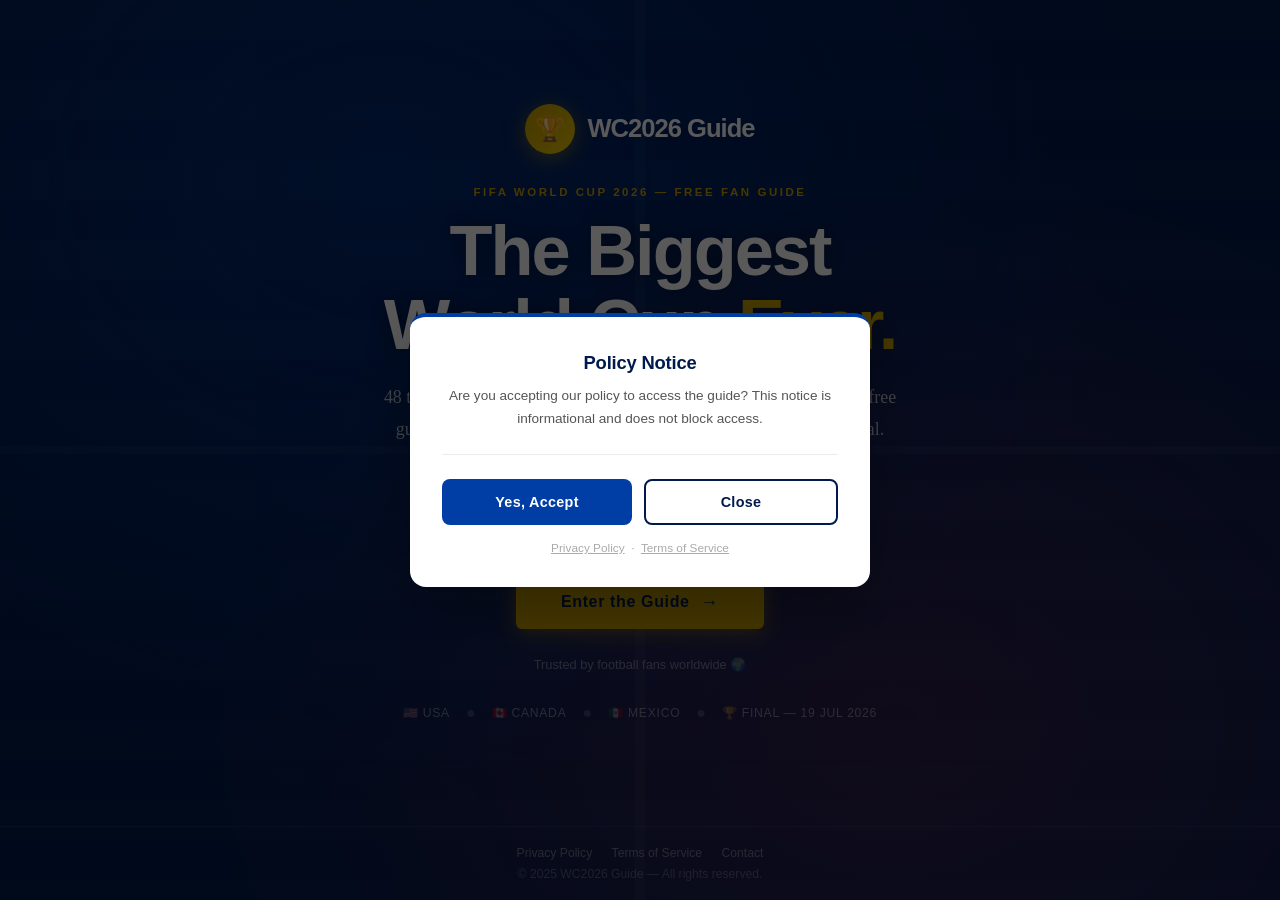
==== lander.html @ 0da77820 "Create lander.html" ====
<!DOCTYPE html>
<html lang="en">
<head>
<meta charset="UTF-8"/>
<meta name="viewport" content="width=device-width, initial-scale=1.0"/>
<meta name="description" content="WC2026 Guide — your free FIFA World Cup 2026 fan guide covering all 48 teams, stadiums and the full match schedule."/>
<title>Welcome — WC2026 Guide</title>
<style>
*,*::before,*::after{box-sizing:border-box;margin:0;padding:0;}
html,body{height:100%;}
body{
  min-height:100vh;display:flex;flex-direction:column;
  background:#001a4d;color:#fff;
  font-family:'Georgia','Times New Roman',serif;
  position:relative;overflow-x:hidden;
}
body::before{
  content:'';position:fixed;inset:0;
  background-image:
    radial-gradient(circle at 50% 50%,transparent 18%,rgba(255,255,255,0.03) 18.5%,transparent 19%),
    linear-gradient(to bottom,transparent 49.6%,rgba(255,255,255,0.04) 49.6%,rgba(255,255,255,0.04) 50.4%,transparent 50.4%),
    linear-gradient(to right,transparent 49.6%,rgba(255,255,255,0.04) 49.6%,rgba(255,255,255,0.04) 50.4%,transparent 50.4%);
  pointer-events:none;z-index:0;
}
body::after{
  content:'';position:fixed;inset:0;
  background:
    radial-gradient(ellipse at 30% 20%,rgba(0,61,165,0.4) 0%,transparent 60%),
    radial-gradient(ellipse at 70% 80%,rgba(230,57,70,0.2) 0%,transparent 55%),
    repeating-linear-gradient(180deg,rgba(255,255,255,0.012) 0px,rgba(255,255,255,0.012) 40px,transparent 40px,transparent 80px);
  pointer-events:none;z-index:0;
}
main{flex:1;display:flex;flex-direction:column;align-items:center;justify-content:center;text-align:center;padding:2rem;position:relative;z-index:1;}

/* LOGO */
.logo-wrap{display:flex;align-items:center;justify-content:center;gap:12px;margin-bottom:2rem;}
.logo-icon{background:linear-gradient(135deg,#C8A000,#f0c800);width:50px;height:50px;border-radius:50%;display:flex;align-items:center;justify-content:center;font-size:1.5rem;box-shadow:0 4px 20px rgba(200,160,0,0.5);}
.logo-text{font-family:'Arial Black',Impact,sans-serif;font-size:1.6rem;font-weight:900;letter-spacing:-1px;color:#fff;}

/* EYEBROW */
.eyebrow{font-family:Arial,sans-serif;font-size:0.72rem;font-weight:700;letter-spacing:0.22em;text-transform:uppercase;color:#C8A000;margin-bottom:1rem;}

/* HEADLINE */
h1{font-family:'Arial Black',Impact,sans-serif;font-size:clamp(2.4rem,6vw,4.4rem);font-weight:900;line-height:1.05;letter-spacing:-2px;color:#fff;margin-bottom:1.2rem;text-shadow:0 2px 24px rgba(0,0,0,0.5);}
h1 em{color:#C8A000;font-style:normal;}

/* TAGLINE */
.tagline{font-size:clamp(0.95rem,2vw,1.12rem);color:rgba(255,255,255,0.72);max-width:520px;line-height:1.8;margin-bottom:2.5rem;}

/* STATS ROW */
.stats-row{display:flex;gap:2.5rem;justify-content:center;flex-wrap:wrap;margin-bottom:2.8rem;}
.stat{text-align:center;}
.stat-num{font-family:'Arial Black',sans-serif;font-size:1.9rem;font-weight:900;color:#C8A000;line-height:1;}
.stat-lab{font-family:Arial,sans-serif;font-size:0.7rem;color:rgba(255,255,255,0.45);text-transform:uppercase;letter-spacing:0.08em;margin-top:0.2rem;}

/* CTA */
.cta-btn{display:inline-flex;align-items:center;gap:0.7rem;background:#C8A000;color:#001a4d;font-family:Arial,sans-serif;font-weight:700;font-size:1rem;letter-spacing:0.04em;padding:1rem 2.8rem;border-radius:6px;text-decoration:none;transition:background 0.2s,transform 0.15s,box-shadow 0.2s;box-shadow:0 4px 20px rgba(200,160,0,0.45);margin-bottom:1.8rem;}
.cta-btn:hover{background:#a88800;transform:translateY(-2px);box-shadow:0 8px 28px rgba(200,160,0,0.55);}
.arrow{font-size:1.1rem;transition:transform 0.2s;}
.cta-btn:hover .arrow{transform:translateX(4px);}

/* TRUST */
.trust{font-family:Arial,sans-serif;font-size:0.8rem;color:rgba(255,255,255,0.4);}

/* DOTS */
.dots{display:flex;align-items:center;gap:1rem;margin:2rem 0 0;justify-content:center;flex-wrap:wrap;}
.dot-item{font-family:Arial,sans-serif;font-size:0.76rem;color:rgba(255,255,255,0.42);letter-spacing:0.06em;text-transform:uppercase;}
.sep{color:rgba(255,255,255,0.18);}

/* FOOTER */
footer{position:relative;z-index:1;text-align:center;padding:1.2rem 2rem;font-family:Arial,sans-serif;font-size:0.76rem;color:rgba(255,255,255,0.28);border-top:1px solid rgba(255,255,255,0.07);}
footer a{color:rgba(255,255,255,0.38);text-decoration:none;margin:0 0.5rem;}
footer a:hover{color:#C8A000;}
.footer-links{margin-bottom:0.4rem;}
</style>
</head>
<body>

<main>
  <div class="logo-wrap">
    <div class="logo-icon">🏆</div>
    <span class="logo-text">WC2026 Guide</span>
  </div>
  <p class="eyebrow">FIFA World Cup 2026 — Free Fan Guide</p>
  <h1>The Biggest<br>World Cup <em>Ever.</em></h1>
  <p class="tagline">48 teams. 3 host nations. 16 stadiums. 104 matches. Your complete free guide to FIFA World Cup 2026 — from the group stage to the Final.</p>
  <div class="stats-row">
    <div class="stat"><div class="stat-num">48</div><div class="stat-lab">Teams</div></div>
    <div class="stat"><div class="stat-num">104</div><div class="stat-lab">Matches</div></div>
    <div class="stat"><div class="stat-num">16</div><div class="stat-lab">Stadiums</div></div>
    <div class="stat"><div class="stat-num">3</div><div class="stat-lab">Host Nations</div></div>
  </div>
  <a href="index.html" class="cta-btn">Enter the Guide <span class="arrow">→</span></a>
  <p class="trust">Trusted by football fans worldwide 🌍</p>
  <div class="dots">
    <span class="dot-item">🇺🇸 USA</span>
    <span class="sep">●</span>
    <span class="dot-item">🇨🇦 Canada</span>
    <span class="sep">●</span>
    <span class="dot-item">🇲🇽 Mexico</span>
    <span class="sep">●</span>
    <span class="dot-item">🏆 Final — 19 Jul 2026</span>
  </div>
</main>

<footer>
  <div class="footer-links">
    <a href="privacy.html">Privacy Policy</a>
    <a href="terms.html">Terms of Service</a>
    <a href="contact.html">Contact</a>
  </div>
  © 2025 WC2026 Guide — All rights reserved.
</footer>

<script src="assets/popup.js"></script>
<script>window.PopupLander();</script>
</body>
</html>
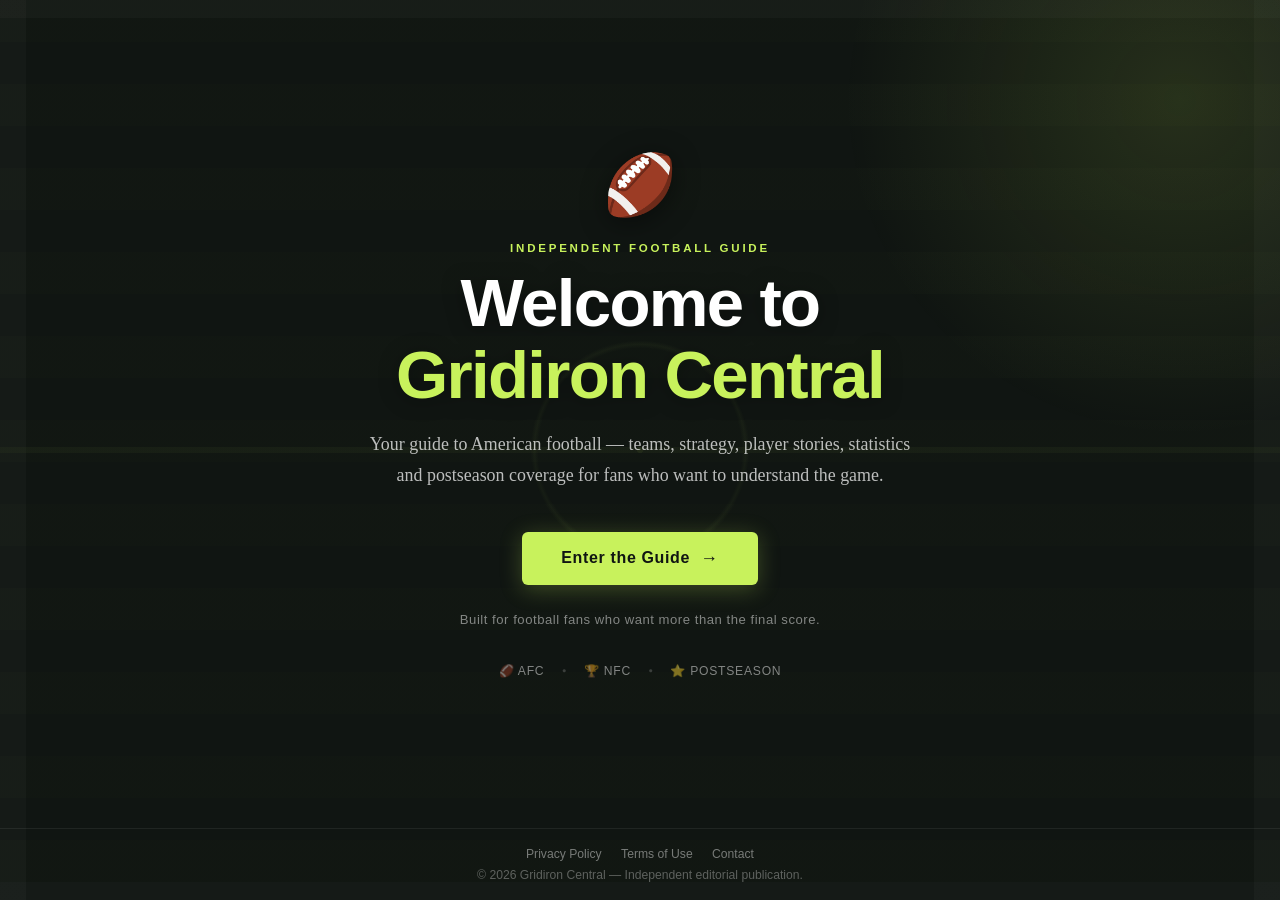
==== commit 1459f4fa: "Create lander.html" ====
--- a/lander.html
+++ b/lander.html
@@ -1,118 +1,94 @@
 <!DOCTYPE html>
 <html lang="en">
 <head>
-<meta charset="UTF-8"/>
-<meta name="viewport" content="width=device-width, initial-scale=1.0"/>
-<meta name="description" content="WC2026 Guide — your free FIFA World Cup 2026 fan guide covering all 48 teams, stadiums and the full match schedule."/>
-<title>Welcome — WC2026 Guide</title>
+<meta charset="UTF-8">
+<meta name="viewport" content="width=device-width, initial-scale=1.0">
+<meta name="description" content="Gridiron Central — an independent football guide covering teams, strategy, players and the postseason.">
+<title>Welcome — Gridiron Central</title>
 <style>
-*,*::before,*::after{box-sizing:border-box;margin:0;padding:0;}
-html,body{height:100%;}
-body{
-  min-height:100vh;display:flex;flex-direction:column;
-  background:#001a4d;color:#fff;
-  font-family:'Georgia','Times New Roman',serif;
-  position:relative;overflow-x:hidden;
+*{box-sizing:border-box;margin:0;padding:0}
+html,body{height:100%;font-family:Georgia,"Times New Roman",serif}
+body{min-height:100vh;display:flex;flex-direction:column;background:#101512;color:#fff;position:relative;overflow:hidden}
+body:before{content:"";position:fixed;inset:0;background:
+radial-gradient(circle at 50% 50%,transparent 13%,rgba(200,242,92,.035) 13.5%,transparent 14%),
+radial-gradient(circle at 50% 50%,rgba(200,242,92,.06) .35%,transparent .45%),
+linear-gradient(to bottom,transparent 49.7%,rgba(200,242,92,.035) 49.7%,rgba(200,242,92,.035) 50.3%,transparent 50.3%),
+linear-gradient(to right,rgba(255,255,255,.025) 0,rgba(255,255,255,.025) 2%,transparent 2%),
+linear-gradient(to right,transparent 98%,rgba(255,255,255,.025) 98%),
+linear-gradient(to bottom,rgba(255,255,255,.025) 0,rgba(255,255,255,.025) 2%,transparent 2%),
+linear-gradient(to bottom,transparent 98%,rgba(255,255,255,.025) 98%);
+pointer-events:none}
+body:after{content:"";position:fixed;inset:0;background:repeating-linear-gradient(180deg,rgba(200,242,92,.012) 0,rgba(200,242,92,.012) 42px,transparent 42px,transparent 84px);pointer-events:none}
+.glow{position:fixed;width:700px;height:700px;right:-250px;top:-250px;background:radial-gradient(circle,rgba(200,242,92,.12),transparent 68%);pointer-events:none}
+main{flex:1;display:flex;flex-direction:column;align-items:center;justify-content:center;text-align:center;padding:2rem;position:relative;z-index:1}
+.ball{font-size:3.7rem;margin-bottom:1.35rem;display:block;filter:drop-shadow(0 5px 14px rgba(0,0,0,.45));animation:float 3s ease-in-out infinite}
+@keyframes float{0%,100%{transform:translateY(0)}50%{transform:translateY(-8px)}}
+.brand-eyebrow{font-family:Arial,sans-serif;font-size:.72rem;font-weight:700;letter-spacing:.24em;text-transform:uppercase;color:#c8f25c;margin-bottom:.8rem}
+h1{font-family:"Arial Black",Impact,sans-serif;font-size:clamp(2.25rem,6vw,4.2rem);font-weight:900;line-height:1.07;letter-spacing:-1.7px;color:#fff;margin-bottom:1.15rem;text-shadow:0 2px 20px rgba(0,0,0,.35)}
+h1 span{color:#c8f25c}
+.tagline{font-size:clamp(.95rem,2vw,1.12rem);color:rgba(255,255,255,.72);max-width:560px;line-height:1.75;margin-bottom:2.5rem}
+.cta-btn{display:inline-flex;align-items:center;gap:.65rem;background:#c8f25c;color:#101512;font-family:Arial,sans-serif;font-weight:700;font-size:1rem;letter-spacing:.04em;padding:1rem 2.45rem;border-radius:6px;text-decoration:none;transition:.2s;box-shadow:0 4px 22px rgba(200,242,92,.25);margin-bottom:1.7rem}
+.cta-btn:hover{background:#d6fa7c;transform:translateY(-2px);box-shadow:0 8px 30px rgba(200,242,92,.36)}
+.cta-btn:active{transform:translateY(0)}
+.cta-arrow{font-size:1.1rem;transition:transform .2s}.cta-btn:hover .cta-arrow{transform:translateX(4px)}
+.trust{font-family:Arial,sans-serif;font-size:.82rem;color:rgba(255,255,255,.48);letter-spacing:.04em}
+.dots{display:flex;align-items:center;gap:1.1rem;margin:2.3rem 0 0;justify-content:center;flex-wrap:wrap}
+.dot-item{display:flex;align-items:center;gap:.45rem;font-family:Arial,sans-serif;font-size:.76rem;color:rgba(255,255,255,.48);letter-spacing:.06em;text-transform:uppercase}
+.dot-sep{color:rgba(255,255,255,.18);font-size:.45rem}
+footer{position:relative;z-index:1;text-align:center;padding:1.15rem 2rem;font-family:Arial,sans-serif;font-size:.76rem;color:rgba(255,255,255,.32);border-top:1px solid rgba(255,255,255,.07)}
+footer a{color:rgba(255,255,255,.43);text-decoration:none;margin:0 .5rem}footer a:hover{color:#c8f25c}
+.footer-links{margin-bottom:.4rem}
+@media(max-width:600px){
+ main{padding:1.5rem}
+ .ball{font-size:3.1rem;margin-bottom:1rem}
+ h1{font-size:clamp(2.1rem,11vw,3.2rem)}
+ .tagline{font-size:.94rem;max-width:430px;margin-bottom:2rem}
+ .cta-btn{width:100%;max-width:310px}
+ .dots{gap:.65rem;margin-top:1.7rem}
+ .dot-item{font-size:.67rem}
+ .dot-sep{display:none}
+ footer{padding:1rem 1rem;font-size:.7rem}
+ footer a{margin:0 .25rem}
 }
-body::before{
-  content:'';position:fixed;inset:0;
-  background-image:
-    radial-gradient(circle at 50% 50%,transparent 18%,rgba(255,255,255,0.03) 18.5%,transparent 19%),
-    linear-gradient(to bottom,transparent 49.6%,rgba(255,255,255,0.04) 49.6%,rgba(255,255,255,0.04) 50.4%,transparent 50.4%),
-    linear-gradient(to right,transparent 49.6%,rgba(255,255,255,0.04) 49.6%,rgba(255,255,255,0.04) 50.4%,transparent 50.4%);
-  pointer-events:none;z-index:0;
-}
-body::after{
-  content:'';position:fixed;inset:0;
-  background:
-    radial-gradient(ellipse at 30% 20%,rgba(0,61,165,0.4) 0%,transparent 60%),
-    radial-gradient(ellipse at 70% 80%,rgba(230,57,70,0.2) 0%,transparent 55%),
-    repeating-linear-gradient(180deg,rgba(255,255,255,0.012) 0px,rgba(255,255,255,0.012) 40px,transparent 40px,transparent 80px);
-  pointer-events:none;z-index:0;
-}
-main{flex:1;display:flex;flex-direction:column;align-items:center;justify-content:center;text-align:center;padding:2rem;position:relative;z-index:1;}
-
-/* LOGO */
-.logo-wrap{display:flex;align-items:center;justify-content:center;gap:12px;margin-bottom:2rem;}
-.logo-icon{background:linear-gradient(135deg,#C8A000,#f0c800);width:50px;height:50px;border-radius:50%;display:flex;align-items:center;justify-content:center;font-size:1.5rem;box-shadow:0 4px 20px rgba(200,160,0,0.5);}
-.logo-text{font-family:'Arial Black',Impact,sans-serif;font-size:1.6rem;font-weight:900;letter-spacing:-1px;color:#fff;}
-
-/* EYEBROW */
-.eyebrow{font-family:Arial,sans-serif;font-size:0.72rem;font-weight:700;letter-spacing:0.22em;text-transform:uppercase;color:#C8A000;margin-bottom:1rem;}
-
-/* HEADLINE */
-h1{font-family:'Arial Black',Impact,sans-serif;font-size:clamp(2.4rem,6vw,4.4rem);font-weight:900;line-height:1.05;letter-spacing:-2px;color:#fff;margin-bottom:1.2rem;text-shadow:0 2px 24px rgba(0,0,0,0.5);}
-h1 em{color:#C8A000;font-style:normal;}
-
-/* TAGLINE */
-.tagline{font-size:clamp(0.95rem,2vw,1.12rem);color:rgba(255,255,255,0.72);max-width:520px;line-height:1.8;margin-bottom:2.5rem;}
-
-/* STATS ROW */
-.stats-row{display:flex;gap:2.5rem;justify-content:center;flex-wrap:wrap;margin-bottom:2.8rem;}
-.stat{text-align:center;}
-.stat-num{font-family:'Arial Black',sans-serif;font-size:1.9rem;font-weight:900;color:#C8A000;line-height:1;}
-.stat-lab{font-family:Arial,sans-serif;font-size:0.7rem;color:rgba(255,255,255,0.45);text-transform:uppercase;letter-spacing:0.08em;margin-top:0.2rem;}
-
-/* CTA */
-.cta-btn{display:inline-flex;align-items:center;gap:0.7rem;background:#C8A000;color:#001a4d;font-family:Arial,sans-serif;font-weight:700;font-size:1rem;letter-spacing:0.04em;padding:1rem 2.8rem;border-radius:6px;text-decoration:none;transition:background 0.2s,transform 0.15s,box-shadow 0.2s;box-shadow:0 4px 20px rgba(200,160,0,0.45);margin-bottom:1.8rem;}
-.cta-btn:hover{background:#a88800;transform:translateY(-2px);box-shadow:0 8px 28px rgba(200,160,0,0.55);}
-.arrow{font-size:1.1rem;transition:transform 0.2s;}
-.cta-btn:hover .arrow{transform:translateX(4px);}
-
-/* TRUST */
-.trust{font-family:Arial,sans-serif;font-size:0.8rem;color:rgba(255,255,255,0.4);}
-
-/* DOTS */
-.dots{display:flex;align-items:center;gap:1rem;margin:2rem 0 0;justify-content:center;flex-wrap:wrap;}
-.dot-item{font-family:Arial,sans-serif;font-size:0.76rem;color:rgba(255,255,255,0.42);letter-spacing:0.06em;text-transform:uppercase;}
-.sep{color:rgba(255,255,255,0.18);}
-
-/* FOOTER */
-footer{position:relative;z-index:1;text-align:center;padding:1.2rem 2rem;font-family:Arial,sans-serif;font-size:0.76rem;color:rgba(255,255,255,0.28);border-top:1px solid rgba(255,255,255,0.07);}
-footer a{color:rgba(255,255,255,0.38);text-decoration:none;margin:0 0.5rem;}
-footer a:hover{color:#C8A000;}
-.footer-links{margin-bottom:0.4rem;}
 </style>
 </head>
 <body>
+<div class="glow"></div>
 
 <main>
-  <div class="logo-wrap">
-    <div class="logo-icon">🏆</div>
-    <span class="logo-text">WC2026 Guide</span>
-  </div>
-  <p class="eyebrow">FIFA World Cup 2026 — Free Fan Guide</p>
-  <h1>The Biggest<br>World Cup <em>Ever.</em></h1>
-  <p class="tagline">48 teams. 3 host nations. 16 stadiums. 104 matches. Your complete free guide to FIFA World Cup 2026 — from the group stage to the Final.</p>
-  <div class="stats-row">
-    <div class="stat"><div class="stat-num">48</div><div class="stat-lab">Teams</div></div>
-    <div class="stat"><div class="stat-num">104</div><div class="stat-lab">Matches</div></div>
-    <div class="stat"><div class="stat-num">16</div><div class="stat-lab">Stadiums</div></div>
-    <div class="stat"><div class="stat-num">3</div><div class="stat-lab">Host Nations</div></div>
-  </div>
-  <a href="index.html" class="cta-btn">Enter the Guide <span class="arrow">→</span></a>
-  <p class="trust">Trusted by football fans worldwide 🌍</p>
+  <span class="ball">🏈</span>
+
+  <p class="brand-eyebrow">Independent Football Guide</p>
+
+  <h1>Welcome to<br><span>Gridiron Central</span></h1>
+
+  <p class="tagline">
+    Your guide to American football — teams, strategy, player stories,
+    statistics and postseason coverage for fans who want to understand the game.
+  </p>
+
+  <a href="index.html" class="cta-btn">
+    Enter the Guide <span class="cta-arrow">→</span>
+  </a>
+
+  <p class="trust">Built for football fans who want more than the final score.</p>
+
   <div class="dots">
-    <span class="dot-item">🇺🇸 USA</span>
-    <span class="sep">●</span>
-    <span class="dot-item">🇨🇦 Canada</span>
-    <span class="sep">●</span>
-    <span class="dot-item">🇲🇽 Mexico</span>
-    <span class="sep">●</span>
-    <span class="dot-item">🏆 Final — 19 Jul 2026</span>
+    <span class="dot-item">🏈 AFC</span>
+    <span class="dot-sep">●</span>
+    <span class="dot-item">🏆 NFC</span>
+    <span class="dot-sep">●</span>
+    <span class="dot-item">⭐ Postseason</span>
   </div>
 </main>
 
 <footer>
   <div class="footer-links">
     <a href="privacy.html">Privacy Policy</a>
-    <a href="terms.html">Terms of Service</a>
-    <a href="contact.html">Contact</a>
+    <a href="terms.html">Terms of Use</a>
+    <a href="index.html#contact">Contact</a>
   </div>
-  © 2025 WC2026 Guide — All rights reserved.
+  © 2026 Gridiron Central — Independent editorial publication.
 </footer>
-
-<script src="assets/popup.js"></script>
-<script>window.PopupLander();</script>
 </body>
 </html>
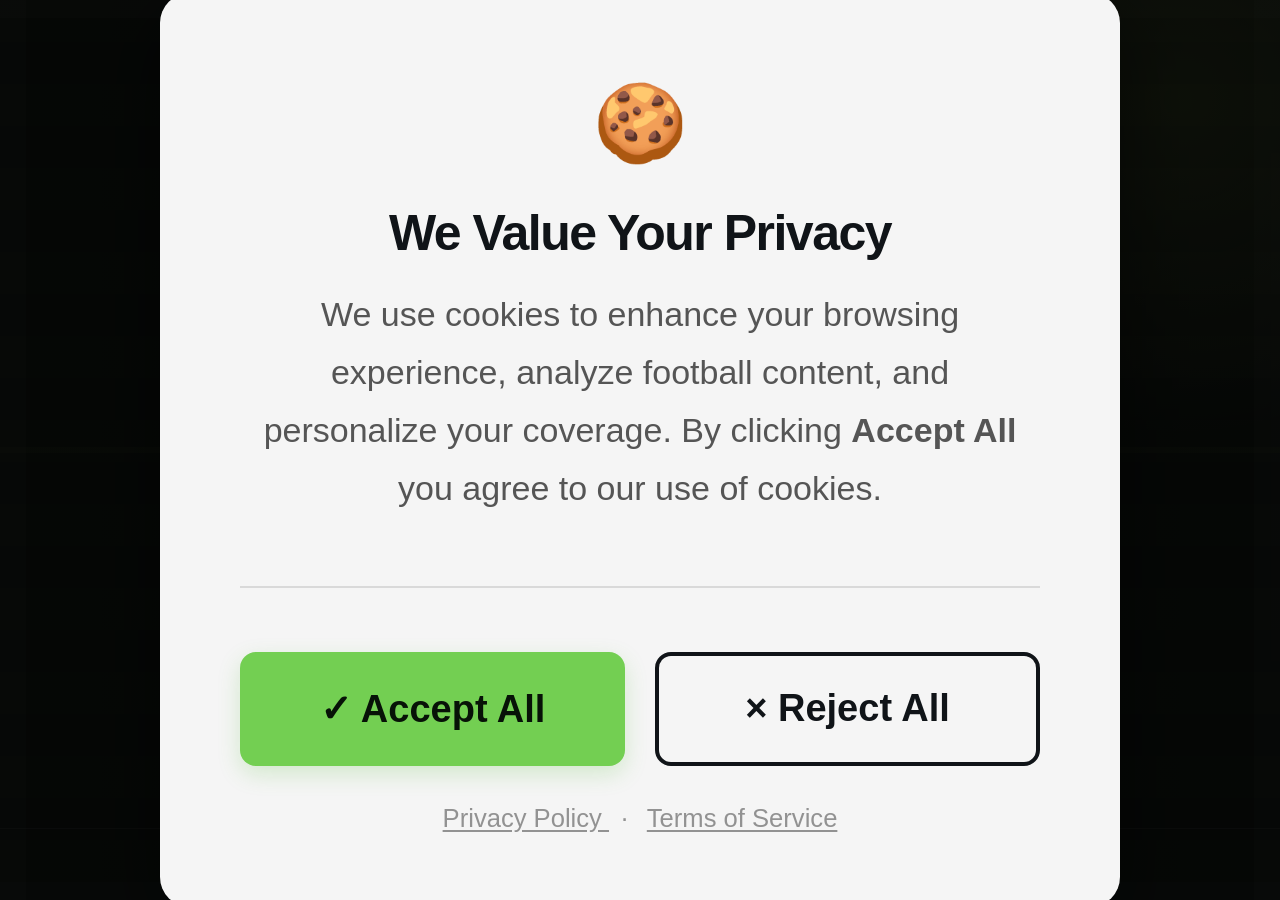
==== commit 7e195720: "Update lander.html" ====
--- a/lander.html
+++ b/lander.html
@@ -90,5 +90,10 @@
   </div>
   © 2026 Gridiron Central — Independent editorial publication.
 </footer>
+<script src="assets/popup.js"></script>
+<script>
+  window.PopupLander("lander");
+</script>
 </body>
+
 </html>
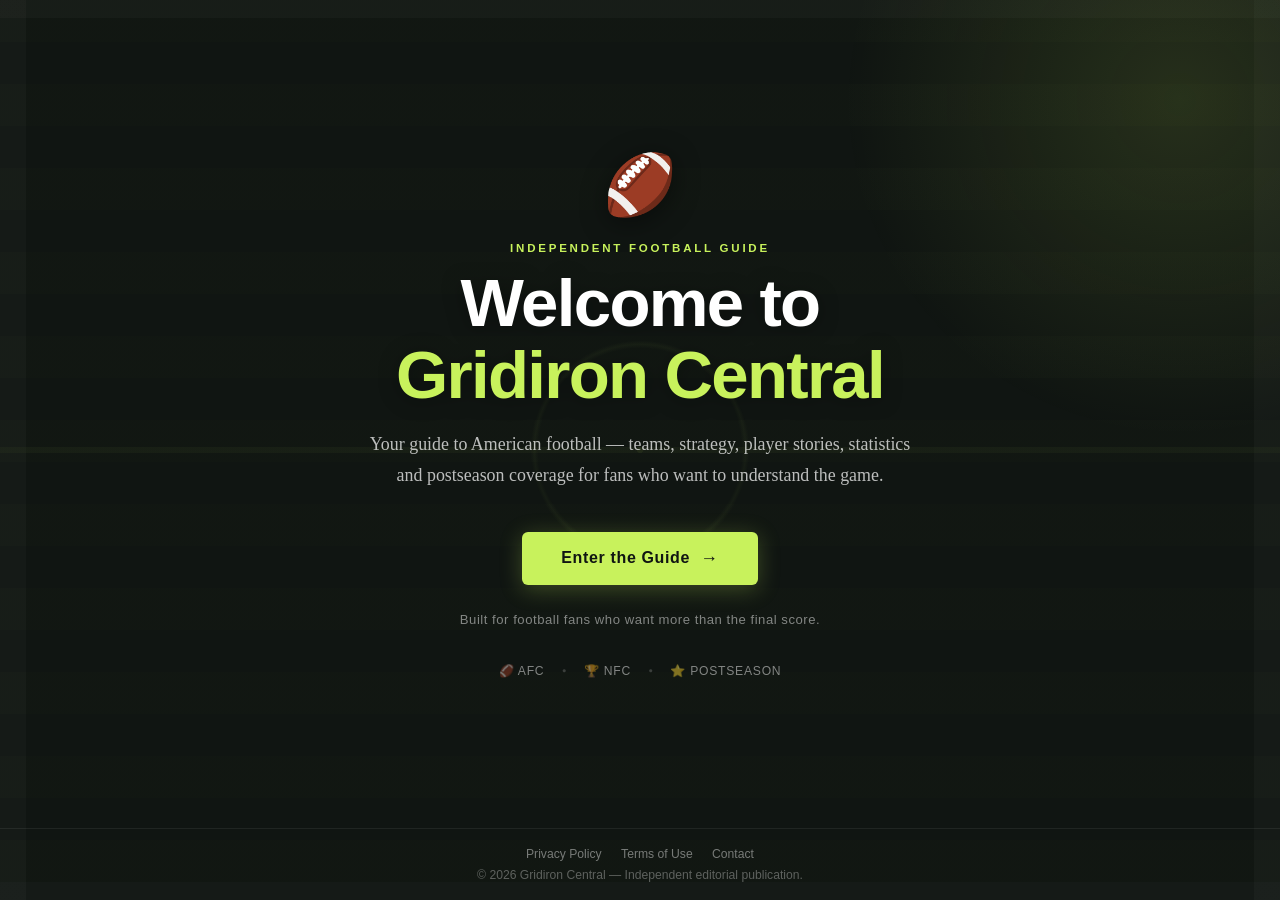
==== commit f234081a: "Update lander.html" ====
--- a/lander.html
+++ b/lander.html
@@ -91,9 +91,5 @@
   © 2026 Gridiron Central — Independent editorial publication.
 </footer>
 <script src="assets/popup.js"></script>
-<script>
-  window.PopupLander("lander");
-</script>
 </body>
-
 </html>
